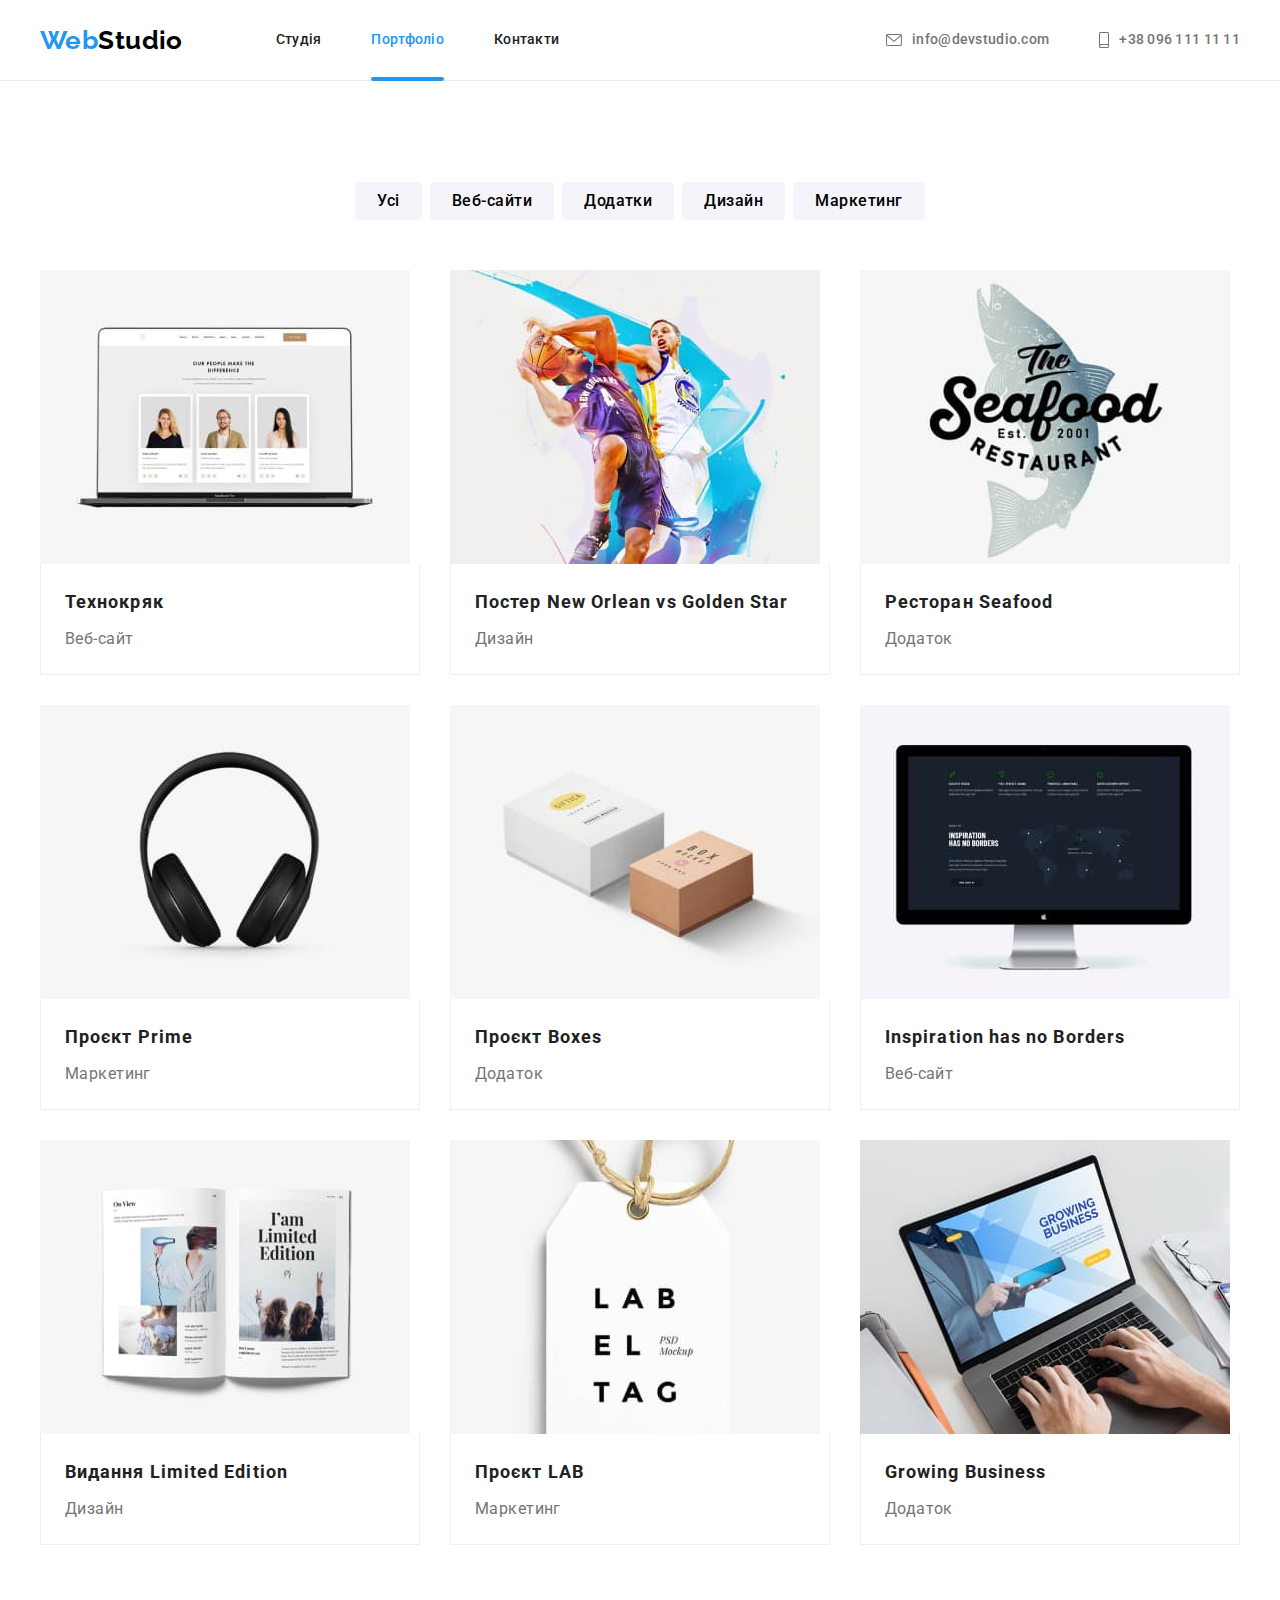
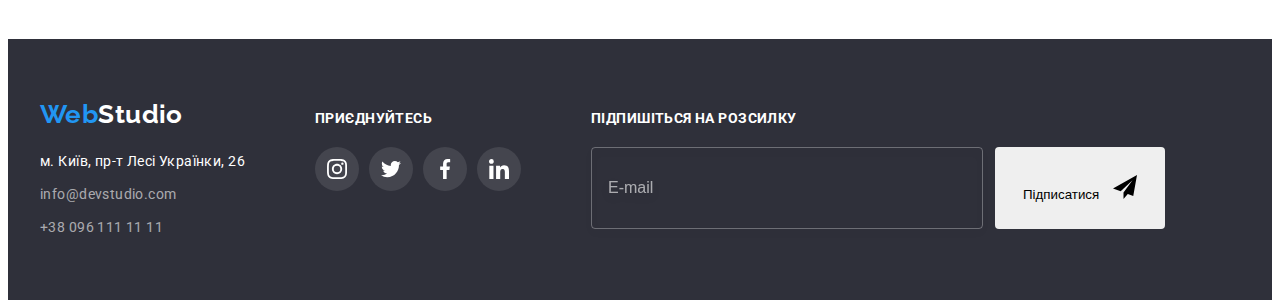
==== portfolio.html @ 296e0243 "add hw" ====
<!DOCTYPE html>
<html lang="uk">
  <head>
    <meta charset="UTF-8" />
    <meta http-equiv="X-UA-Compatible" content="IE=edge" />
    <meta name="viewport" content="width=device-width, initial-scale=1.0" />
    <title>WebStudio</title>
    <link
      rel="stylesheet"
      href="https://cdnjs.cloudflare.com/ajax/libs/modern-normalize/1.1.0/modern-normalize.min.css"
      integrity="sha512-wpPYUAdjBVSE4KJnH1VR1HeZfpl1ub8YT/NKx4PuQ5NmX2tKuGu6U/JRp5y+Y8XG2tV+wKQpNHVUX03MfMFn9Q=="
      crossorigin="anonymous"
      referrerpolicy="no-referrer"
    />
    <link rel="preconnect" href="https://fonts.googleapis.com" />
    <link rel="preconnect" href="https://fonts.gstatic.com" crossorigin />
    <link
      href="https://fonts.googleapis.com/css2?family=Raleway:wght@700&family=Roboto:wght@400;500;700;900&display=swap"
      rel="stylesheet"
    />
    <link rel="stylesheet" href="./css/styles.css" />
  </head>
  <body>
    <header class="header">
      <div class="container header-container">
        <nav class="nav-bar">
          <a class="header-logo link" href="./index.html">Web<span class="logo-txt">Studio</span></a>
          <ul class="nav-list list">
            <li class="nav-item"><a class="nav-link link" href="./index.html">Студія</a></li>
            <li class="nav-item"><a class="nav-link link current" href="./portfolio.html">Портфоліо</a></li>
            <li class="nav-item"><a class="nav-link link" href="#">Контакти</a></li>
          </ul>
        </nav>
        <ul class="contacts-list list">
          <li class="contacts-item">
            <a class="contacts-link link" href="mailto:info@devstudio.com">
              <svg class="contacts-mail" width="16" height="12">
                <use href="./images/icons.svg#icon-mail"></use></svg
              >info@devstudio.com</a
            >
          </li>
          <li class="contacts-item">
            <a class="contacts-link link" href="tel:+380961111111">
              <svg class="contacts-phone" width="10" height="16">
                <use href="./images/icons.svg#icon-smartphone"></use></svg
              >+38 096 111 11 11</a
            >
          </li>
        </ul>
      </div>
    </header>
    <main>
      <section class="portfolio">
        <div class="container">
          <h1 class="visually-hidden">Our portfolio</h1>
          <ul class="filters-list list">
            <li class="filters-item"><button class="button" type="button">Усі</button></li>
            <li class="filters-item"><button class="button" type="button">Веб-сайти</button></li>
            <li class="filters-item"><button class="button" type="button">Додатки</button></li>
            <li class="filters-item"><button class="button" type="button">Дизайн</button></li>
            <li class="filters-item"><button class="button" type="button">Маркетинг</button></li>
          </ul>
          <ul class="products-list list">
            <li class="products-item">
              <a href="" class="products-link link">
                <div class="products-wrap">
                  <img src="./images/portfolio-1.jpg" alt="дизайн вебсайту" width="370" />
                  <p class="products-text">
                    Ресурс пропонує комплексні пропозиції з різним рівнем функціоналу та сервісів. Все це дозволить відвідувачу
                    отримати вичерпні відомості про компанію чи приватну особу.
                  </p>
                </div>
                <div class="products-container">
                  <h2 class="title">Технокряк</h2>
                  <p class="subtitle">Веб-сайт</p>
                </div>
              </a>
            </li>
            <li class="products-item">
              <a href="" class="products-link link">
                <div class="products-wrap">
                  <img src="./images/portfolio-2.jpg" alt="постер з баскетбольними ігроками" width="370" />
                  <p class="products-text">
                    Ресурс пропонує комплексні пропозиції з різним рівнем функціоналу та сервісів. Все це дозволить відвідувачу
                    отримати вичерпні відомості про компанію чи приватну особу.
                  </p>
                </div>
                <div class="products-container">
                  <h2 class="title">Постер New Orlean vs Golden Star</h2>
                  <p class="subtitle">Дизайн</p>
                </div>
              </a>
            </li>
            <li class="products-item">
              <a href="" class="products-link link">
                <div class="products-wrap">
                  <img src="./images/portfolio-3.jpg" alt="логотип ресторану" width="370" />
                  <p class="products-text">
                    Ресурс пропонує комплексні пропозиції з різним рівнем функціоналу та сервісів. Все це дозволить відвідувачу
                    отримати вичерпні відомості про компанію чи приватну особу.
                  </p>
                </div>
                <div class="products-container">
                  <h2 class="title">Ресторан Seafood</h2>
                  <p class="subtitle">Додаток</p>
                </div>
              </a>
            </li>
            <li class="products-item">
              <a href="" class="products-link link">
                <div class="products-wrap">
                  <img src="./images/portfolio-4.jpg" alt="навушники" width="370" />
                  <p class="products-text">
                    Ресурс пропонує комплексні пропозиції з різним рівнем функціоналу та сервісів. Все це дозволить відвідувачу
                    отримати вичерпні відомості про компанію чи приватну особу.
                  </p>
                </div>
                <div class="products-container">
                  <h2 class="title">Проєкт Prime</h2>
                  <p class="subtitle">Маркетинг</p>
                </div>
              </a>
            </li>
            <li class="products-item">
              <a href="" class="products-link link">
                <div class="products-wrap">
                  <img src="./images/portfolio-5.jpg" alt="картонні коробочки" width="370" />
                  <p class="products-text">
                    Ресурс пропонує комплексні пропозиції з різним рівнем функціоналу та сервісів. Все це дозволить відвідувачу
                    отримати вичерпні відомості про компанію чи приватну особу.
                  </p>
                </div>
                <div class="products-container">
                  <h2 class="title">Проєкт Boxes</h2>
                  <p class="subtitle">Додаток</p>
                </div>
              </a>
            </li>
            <li class="products-item">
              <a href="" class="products-link link">
                <div class="products-wrap">
                  <img src="./images/portfolio-6.jpg" alt="монітор" width="370" />
                  <p class="products-text">
                    Ресурс пропонує комплексні пропозиції з різним рівнем функціоналу та сервісів. Все це дозволить відвідувачу
                    отримати вичерпні відомості про компанію чи приватну особу.
                  </p>
                </div>
                <div class="products-container">
                  <h2 class="title">Inspiration has no Borders</h2>
                  <p class="subtitle">Веб-сайт</p>
                </div>
              </a>
            </li>
            <li class="products-item">
              <a href="" class="products-link link">
                <div class="products-wrap">
                  <img src="./images/portfolio-7.jpg" alt="розкритий журнал" width="370" />
                  <p class="products-text">
                    Ресурс пропонує комплексні пропозиції з різним рівнем функціоналу та сервісів. Все це дозволить відвідувачу
                    отримати вичерпні відомості про компанію чи приватну особу.
                  </p>
                </div>
                <div class="products-container">
                  <h2 class="title">Видання Limited Edition</h2>
                  <p class="subtitle">Дизайн</p>
                </div>
              </a>
            </li>
            <li class="products-item">
              <a href="" class="products-link link">
                <div class="products-wrap">
                  <img src="./images/portfolio-8.jpg" alt="ярлик з підписом" width="370" />
                  <p class="products-text">
                    Ресурс пропонує комплексні пропозиції з різним рівнем функціоналу та сервісів. Все це дозволить відвідувачу
                    отримати вичерпні відомості про компанію чи приватну особу.
                  </p>
                </div>
                <div class="products-container">
                  <h2 class="title">Проєкт LAB</h2>
                  <p class="subtitle">Маркетинг</p>
                </div>
              </a>
            </li>
            <li class="products-item">
              <a href="" class="products-link link">
                <div class="products-wrap">
                  <img src="./images/portfolio-9.jpg" alt="робота за ноутбуком" width="370" />
                  <p class="products-text">
                    Ресурс пропонує комплексні пропозиції з різним рівнем функціоналу та сервісів. Все це дозволить відвідувачу
                    отримати вичерпні відомості про компанію чи приватну особу.
                  </p>
                </div>
                <div class="products-container">
                  <h2 class="title">Growing Business</h2>
                  <p class="subtitle">Додаток</p>
                </div>
              </a>
            </li>
          </ul>
        </div>
      </section>
    </main>
    <footer class="footer">
      <div class="container wrapper">
        <div class="container-adress">
          <a class="footer-logo link" href="./index.html">Web<span class="text">Studio</span></a>
          <address class="adress">
            <ul class="adress-list list">
              <li class="item">
                <a
                  class="adress-link link"
                  href="https://goo.gl/maps/RUhM5rVb1HWtPnERA"
                  target="_blank"
                  rel="noopener noreferrer nofollow"
                >
                  м. Київ, пр-т Лесі Українки, 26</a
                >
              </li>
              <li class="adress-item item">
                <a class="adress-link link" href="mailto:info@devstudio.com">info@devstudio.com</a>
              </li>
              <li class="adress-item item"><a class="adress-link link" href="tel:+380961111111">+38 096 111 11 11</a></li>
            </ul>
          </address>
        </div>
        <div class="container-socials">
          <h2 class="title-socials">приєднуйтесь</h2>
          <ul class="socials-list">
            <li class="socials-item">
              <a href="" class="socials-link bottom link" target="_blank" rel="noopener noreferrer nofollow">
                <svg class="icon-socials" width="20" height="20">
                  <use href="./images/icons.svg#icon-instagram"></use>
                </svg>
              </a>
            </li>
            <li class="socials-item">
              <a href="" class="socials-link bottom link" target="_blank" rel="noopener noreferrer nofollow">
                <svg class="icon-socials" width="20" height="20">
                  <use href="./images/icons.svg#icon-twitter"></use>
                </svg>
              </a>
            </li>
            <li class="socials-item">
              <a href="" class="socials-link bottom link" target="_blank" rel="noopener noreferrer nofollow">
                <svg class="icon-socials" width="20" height="20">
                  <use href="./images/icons.svg#icon-facebook"></use>
                </svg>
              </a>
            </li>
            <li class="socials-item">
              <a href="" class="socials-link bottom link" target="_blank" rel="noopener noreferrer nofollow">
                <svg class="icon-socials" width="20" height="20">
                  <use href="./images/icons.svg#icon-linkedin"></use>
                </svg>
              </a>
            </li>
          </ul>
        </div>
        <form class="footer-form" name="mailing">
          <p class="footer-form-txt">Підпишіться на розсилку</p>
          <div class="footer-form-field">
            <label class="footer-form-label">
              <input type="email" name="user-mail" class="footer-form-input" placeholder="E-mail" required />
            </label>
            <button class="footer-form-btn" type="submit">
              Підписатися
              <svg class="footer-form-icon" width="24" height="24">
                <use href="./images/icons.svg#icon-send"></use>
              </svg>
            </button>
          </div>
        </form>
      </div>
    </footer>
  </body>
</html>
---- css/styles.css ----
p,
h1,
h2,
h3,
h4,
h5,
h6 {
    margin: 0;
}

ul,
ol {
    margin: 0;
    padding-left: 0;
    list-style: none;
}

button {
    display: block;
    cursor: pointer;
    border: none;
    border-radius: 4px;
}

address {
    font-style: normal;
}

img {
    display: block;
    max-width: 100%;
    height: auto;
}

.link {
    text-decoration: none;
}

:root {
    --primary-txt-color: #212121;
    --secondary-txt-color: #757575;
    --white-color: #ffffff;
    --white-opacity-color: rgba(255, 255, 255, 0.6);
    --black-color: #000000;
    --blue-color: #2196f3;
    --black-bg-color: #2F303A;
    --light-bg-color: #F5F4FA;
    --btn-color-accent: #188ce8;
    --svg-border-color: #AFB1B8;
    --timing-function: cubic-bezier(0.4, 0, 0.2, 1);
    --overlay: rgba(0, 0, 0, 0.2);
}

.visually-hidden
 {
    position: absolute;
    width: 1px;
    height: 1px;
    margin: -1px;
    padding: 0;
    border: 0;
    clip: rect(0 0 0 0);
    overflow: hidden;
}

body {
    font-family: 'Roboto', sans-serif;
    font-size: 14px;
    letter-spacing: 0.03em;
    color: var(--primary-txt-color);
    background-color: var(--white-color);
    padding-top: 80px;
}

.section {
    padding-top: 94px;
    padding-bottom: 94px;
}

.container {
    width: 1200px;
    padding-right: 15px;
    padding-left: 15px;
    margin-left: auto;
    margin-right: auto;
}

/* ------------------------------------- Studio---header */

.header {
    position: fixed;
    top: 0;
    left: 0;
    min-height: 80px;
    width: 100%;
    border-bottom: 1px solid #ECECEC;
    background-color: var(--white-color);
    z-index: 5;
}

.header-container {
    display: flex;
}

.nav-bar,
.nav-list {
    display: flex;
    align-items: center;
}

.contacts-list {
    display: flex;
    align-items: center;
    margin-left: auto;
}

.header-logo {
    margin-right: 93px;
    font-family: 'Raleway';
    font-weight: 700;
    font-size: 26px;
    line-height: 1.19;
    color: var(--blue-color);
}

.logo-txt {
    color: var(--black-color);
}

.nav-item:not(:last-child) {
    margin-right: 50px;
}

.nav-link {
    display: block;
    padding: 32px 0 32px 0;
    font-weight: 500;
    line-height: 1.14;
    letter-spacing: 0.02em;
    color: var(--primary-txt-color);

    transition: color 250ms var(--timing-function);
}

.nav-link:hover,
.nav-link:focus,
.contacts-link:hover,
.contacts-link:focus {
    color: var(--blue-color);
}

.contacts-link {
    display: flex;
    align-items: center;
    gap: 10px;
    padding: 32px 0 32px 0;
    font-weight: 500;
    line-height: 1.14;
    letter-spacing: 0.02em;
    color: var(--secondary-txt-color);

    transition: color 250ms var(--timing-function);
}

.contacts-mail,
.contacts-phone {
    fill: currentColor;
}

.contacts-item:not(:last-child) {
    margin-right: 50px;
}

.current {
    color: var(--blue-color);
    position: relative;
}

.current::after {
    content: '';
    display: inline-block;
    position: absolute;
    bottom: -1px;
    right: 0;
    width: 100%;
    height: 4px;
    background-color: var(--blue-color);
    border-radius: 2px;
}

/* order section -------------------------------------------------------------*/

.order {
    margin: 0 auto;
    padding: 200px 0 200px;
    background-color: #C4C4C4;
    max-width: 1600px;
    min-height: 600px;
    background-image: linear-gradient(rgba(47, 48, 58, 0.4),
                    rgba(47, 48, 58, 0.4)),
                url(../images/background-hero.jpg);
    background-size: cover;
    background-position: center;
}

.order-title {
    width: 696px;
    margin-left: auto;
    margin-right: auto;
    margin-bottom: 30px;

    font-weight: 900;
    font-size: 44px;
    line-height: 1.36;
    text-align: center;
    letter-spacing: 0.06em;
    text-transform: uppercase;
    color: var(--white-color);
}

.btn {
    padding: 10px 32px;
    margin: 0 auto;

    font-family: 'Roboto';
    font-style: normal;
    font-weight: 700;
    font-size: 16px;
    line-height: 1.87;
    text-align: center;
    letter-spacing: 0.06em;
    color: var(--white-color);
    background-color: var(--blue-color);
    border-color: transparent;
    box-shadow: 0px 4px 4px rgba(0, 0, 0, 0.15);

    transition: background-color 250ms var(--timing-function);
}

.btn:hover,
.btn:focus {
    background-color: var(--btn-color-accent);
}

/* intro section------------------------------------------------------- */

.intro-list {
    display: flex;
}

.intro-title {
    margin-bottom: 10px;

    font-size: inherit;
    font-weight: 700;
    line-height: 1.14;
    text-transform: uppercase;
}

.intro-item {
    max-width: 270px;
}

.svg-antenna::before {
    content: " ";
    display: block;
    width: 270px;
    height: 120px;
    margin-bottom: 30px;
    background-color: var(--light-bg-color);
    background-image: url(../images/antenna.svg);
    background-repeat: no-repeat;
    background-size: 70px 70px;
    background-position: center;
}

.svg-clock::before {
    content: " ";
    display: block;
    width: 270px;
    height: 120px;
    margin-bottom: 30px;
    background-color: var(--light-bg-color);
    background-image: url(../images/clock.svg);
    background-repeat: no-repeat;
    background-size: 70px 70px;
    background-position: center;
}

.svg-diagram::before {
    content: " ";
    display: block;
    width: 270px;
    height: 120px;
    margin-bottom: 30px;
    background-color: var(--light-bg-color);
    background-image: url(../images/diagram.svg);
    background-repeat: no-repeat;
    background-size: 70px 70px;
    background-position: center;
}

.svg-astronaut::before {
    content: " ";
    display: block;
    width: 270px;
    height: 120px;
    margin-bottom: 30px;
    background-color: var(--light-bg-color);
    background-image: url(../images/astronaut.svg);
    background-repeat: no-repeat;
    background-size: 70px 70px;
    background-position: center;   
}
.intro-item:not(:last-child) {
    margin-right: 30px;
}

.intro-subtitle {
    line-height: 1.7;
    color: var(--secondary-txt-color);
}
/* about section----------------------------------------------------------- */

.about.section {
    padding-top: 0;
}

.about-title {
    margin-bottom: 50px;
    font-size: 36px;
    line-height: 1.66;
    text-align: center;
}

.about-list {
    display: flex;
}

.about-item:not(:last-child) {
    margin-right: 30px;
}

.about-item {
    position: relative;
}

.about-description {
    position: absolute;
    bottom: 0;
    right: 0;
    display: flex;
    justify-content: center;
    align-items: center;
    width: 100%;
    height: 70px;
    font-weight: 700;
    line-height: 1.172;
    text-transform: uppercase;
    color: var(--white-color);
    background-color: rgba(47, 48, 58, 0.8);
}
/* team section----------------------------------------------------------- */

.team-title {
    margin-bottom: 50px;
    font-size: 36px;
    line-height: 1.66;
    text-align: center;
}

.team-list {
    display: flex;
}

.team {
    background-color: var(--light-bg-color);
}

.team-item {
    background-color: var(--white-color);
    border-radius: 0px 0px 4px 4px;
    box-shadow: 0 4px 4px rgba(0, 0, 0, 0.25);
}

.team-item:not(:last-child) {
    margin-right: 30px;
}

.team-container {
    padding-top: 30px;
    padding-bottom: 30px;
}

.title-team {
    margin-bottom: 10px;
    font-weight: 500;
    font-size: 16px;
    line-height: 1.19;
    text-align: center;
}

.team-subtitle {
    font-size: 16px;
    line-height: 1.19;
    text-align: center;
    color: var(--secondary-txt-color);
    margin-bottom: 16px;
}

.socials-list {
    display: flex;
    justify-content: center;
    gap: 10px;
}

.socials-item {
    width: 44px;
    height: 44px;
}

.socials-link {
    display: flex;
    justify-content: center;
    align-items: center;
    width: 100%;
    height: 100%;
    border-radius: 50%;
    color: var(--svg-border-color);

    transition: background-color 250ms var(--timing-function), color 250ms var(--timing-function);
}

.socials-icon {
    fill: currentColor;
}

.socials-link:hover,
.socials-link:focus {
    background-color: var(--blue-color);
    color: var(--white-color);
}


/* clients section----------------------------------------------------------- */

.clients-title {
    margin-bottom: 50px;
    font-size: 36px;
    line-height: 1.66;
    text-align: center;
}

.clients-list {
    display: flex;
    gap: 30px;
}

.clients-item {
    width: calc((100% - 150px) / 6);
    height: 92px;
}

.clients-link {
    display: flex;
    justify-content: center;
    align-items: center;
    width: 100%;
    height: 100%;
    border: 1px solid var(--svg-border-color);
    border-radius: 4px;
    color: var(--svg-border-color);

    transition: border-color 250ms var(--timing-function), color 250ms var(--timing-function);
}

.clients-link:hover,
.clients-link:focus {
    border-color: var(--blue-color);
    color: var(--blue-color);
}

.clients-icon {
    fill: currentColor;
}



/* ---------------------------------------------------------footer */

.footer {
    padding-top: 60px;
    padding-bottom: 60px;
    background-color: var(--black-bg-color);
}

.footer-logo {
    display: block;
    margin-bottom: 20px;

    font-family: 'Raleway';
    font-weight: 700;
    font-size: 26px;
    line-height: 1.19;
    color: var(--blue-color);
}

.text {
    color: var(--white-color);
}

.adress-link {
    line-height: 1.7;
    color: var(--white-color);

    transition: color 250ms var(--timing-function);
}

.adress-list .item:not(:last-child){
    margin-bottom: 9px;
}

.adress-item .adress-link {
    color: var(--white-opacity-color);
}

.adress-link:hover,
.adress-link:focus {
    color: var(--blue-color);
}

.footer > .wrapper {
    display: flex;
    align-items: baseline;
    gap: 70px;
}

.title-socials {
    margin-bottom: 20px;
    font-size: 14px;
    line-height: 1.14;
    text-transform: uppercase;
    color: var(--white-color);
}

.socials-link.bottom {
    background-color: rgba(255, 255, 255, 0.1);
}

.socials-link.bottom:hover,
.socials-link.bottom:focus {
    background-color: #2196F3;
}

.icon-socials {
    fill: var(--white-color);
}

.footer-form-txt {
    font-weight: 700;
    line-height: 1.14;
    text-transform: uppercase;
    color: var(--white-color);
    margin-bottom: 20px;
}

.footer-form-field {
    display: flex;
    justify-content: baseline;
}

.footer-form-input {
    width: 358px;
    height: 50px;
    background-color: transparent;
    border: 1px solid rgba(255, 255, 255, 0.3);
        filter: drop-shadow(0px 4px 4px rgba(0, 0, 0, 0.15));
    border-radius: 4px;
    padding: 15px 16px;
    margin-right: 12px;
    outline: transparent;
}

.footer-form-input::placeholder {
    font-size: 16px;
    line-height: 1.25;
    color: var(--white-opacity-color);
}

.form-btn {
    display: flex;
    align-items: center;
    width: 200px;
    height: 50px;

    font-size: 16px;
    font-weight: 700;
    line-height: 1.88;
    letter-spacing: 0.06em;
    text-transform: capitalize;
    color: var(--white-color);
    background-color: var(--blue-color);
    border: transparent;
    outline: transparent;
    transition: background-color 250ms linear;
}

.footer-form-btn {
    padding: 10px 28px;
}

.footer-form-icon {
    fill: currentColor;
    margin-left: 10px;
}

.footer-form-input:focus {
    border-color: var(--white-color);
}

.form-btn:hover, 
.form-btn:focus {
    background-color: var(--btn-color-accent);
}

/* -------------------------------------------------------portfolio */

.filters-list {
    display: flex;
    justify-content: center;
    margin-bottom: 50px;
}

.filters-item + .filters-item {
    margin-left: 8px;
}

.button {
    padding: 6px 22px;
    font-family: 'Roboto';
    font-weight: 500;
    font-size: 16px;
    line-height: 1.625;
    text-align: center;
    letter-spacing: 0.03em;
    background-color: var(--light-bg-color);
    border: none;
    border-color: transparent;
    border-radius: 4px;

    transition: color 250ms var(--timing-function), background-color 250ms var(--timing-function), box-shadow 250ms var(--timing-function);
}

.button:hover,
.button:focus {
    color: var(--white-color);
    background-color: var(--blue-color);
    box-shadow: 0px 3px 1px rgba(0, 0, 0, 0.1),
        0px 1px 2px rgba(0, 0, 0, 0.08),
        0px 2px 2px rgba(0, 0, 0, 0.12);
}

.products-item {
    background-color: var(--white-color);
}

.products-link .title {
    font-size: 18px;
    line-height: 2;
    letter-spacing: 0.06em;
    color: var(--primary-txt-color);
}

.products-link .subtitle {
    font-size: 16px;
    line-height: 1.88;
    color: var(--secondary-txt-color);
}

.portfolio {
    padding-top: 94px;
    padding-bottom: 94px;
}

.products-list {
    display: flex;
    flex-wrap: wrap;
    gap: 30px;
}

.products-item {
    flex-basis: calc((100% - 60px) / 3);
}

.products-container {
    padding: 20px 24px;
    border: 1px solid #EEEEEE;
    border-top: none;
}

.products-container .title {
    margin-bottom: 4px;
}

.products-link {
    display: block;

    transition: box-shadow 250ms var(--timing-function);
}

.products-link:hover,
.products-link:focus {
    box-shadow: 0px 1px 1px rgba(0, 0, 0, 0.12),
        0px 4px 4px rgba(0, 0, 0, 0.06),
        1px 4px 6px rgba(0, 0, 0, 0.16);;
}

.products-wrap {
    position: relative;
    overflow: hidden;
}

.products-text {
    position: absolute;
    top: 0;
    left: 0;
    width: 100%;
    height: 100%;
    transform: translateY(100%);
    transition: transform 250ms var(--timing-function);

    font-size: 18px;
    line-height: 1.55;
    color: var(--white-color);
    background-color: rgba(33, 150, 243, 0.9);

    padding: 63px 24px;
}

.products-link:hover .products-text,
.products-link:focus .products-text {
    transform: translateY(0);
}

/* modal---------------------------------------------------------------------------- */

.backdrop {
    position: fixed;
    top: 0;
    width: 100%;
    height: 100%;
    background-color: var(--overlay);

    transition: opacity 250ms var(--timing-function), visibility 250ms var(--timing-function);
}

.modal {
    position: absolute;
    top: 50%;
    left: 50%;
    transform: translate(-50%, -50%) scale(1) rotate(0);
    width: 528px;
    padding: 40px;
    min-height: 581px;
    background-color: var(--white-color);
    transition: transform 250ms var(--timing-function);
}

.backdrop.is-hidden .modal {
    transform: translate(-50%, -50%) scale(0) rotate(-360deg);
}

.btn-modal-close {
    display: flex;
    align-items: center;
    justify-content: center;
    position: absolute;
    top: 8px;
    right: 8px;
    width: 30px;
    height: 30px;

    background-color: transparent;
    color: var(--black-color);
    border: 1px solid rgba(0, 0, 0, 0.1);
    border-radius: 50%;
    padding: 0;

    transition: color 250ms var(--timing-function);
}

.icon-modal-close {
    fill: currentColor;
}

.btn-modal-close:hover {
    color: var(--btn-color-accent);
}

.backdrop.is-hidden {
    opacity: 0;
    visibility: hidden;
    pointer-events: none;
}

/* modal-form---------------------------------------------------------- */

.modal-txt {
    font-size: 20px;
    font-weight: 700;
    line-height: 1.15;
    text-align: center;
    margin-bottom: 12px;
    color: var(--primary-txt-color);
}

.modal-form-label {
    display: block;
    position: relative;
}

.modal-form-label + .modal-form-label {
    margin-top: 10px;
}

.modal-form-label:focus-within > .modal-form-icon {
    fill: var(--blue-color);
}

.modal-form-label>span {
    font-size: 12px;
    line-height: 1.67;
    letter-spacing: 0.01em;
    color: var(--secondary-txt-color);
    margin-bottom: 4px;
}

.modal-input {
    width: 100%;
    border: 1px solid rgba(33, 33, 33, 0.2);
    border-radius: 4px;
    outline: transparent;
    transition: border-color 250ms var(--timing-function);
}

.modal-form-input {
    height: 40px;
    padding-left: 30px;
}

.modal-form-comment {
    height: 120px;
    padding: 12px 16px;
    resize: none;
}

.modal-input:focus {
    border-color: var(--blue-color);
}

.modal-form-icon {
    position: absolute;
    top: 50%;
    left: 12px;
    transition: fill 250ms var(--timing-function);
}

.modal-form-field {
    margin-top: 20px;
    margin-bottom: 30px;
}

.modal-check-txt {
    display: flex;
    align-items: center;
    justify-content: center;
}

.modal-txt-privacy {
    line-height: 1.71;
    color: var(--secondary-txt-color);
}

.modal-link-privacy {
    color: var(--blue-color);
}

.modal-check-txt .modal-new-check {
    display: flex;
    align-items: center;
    justify-content: center;
    width: 16px;
    height: 15px;
    border: 2px solid black;
    border-radius: 2px;
    margin-right: 8px;
    fill: transparent;

    transition: background-color 250ms var(--timing-function), fill 250ms var(--timing-function);
}

.modal-form-check:checked + .modal-check-txt .modal-new-check {
    background-color: var(--blue-color);
    fill: var(--white-color);
    border: transparent;
}

.modal-form-check:focus + .modal-check-txt .modal-new-check {
    border-color: var(--blue-color);
}

.modal-form-btn {
    padding: 10px 52px;
    margin: 0 auto;
}
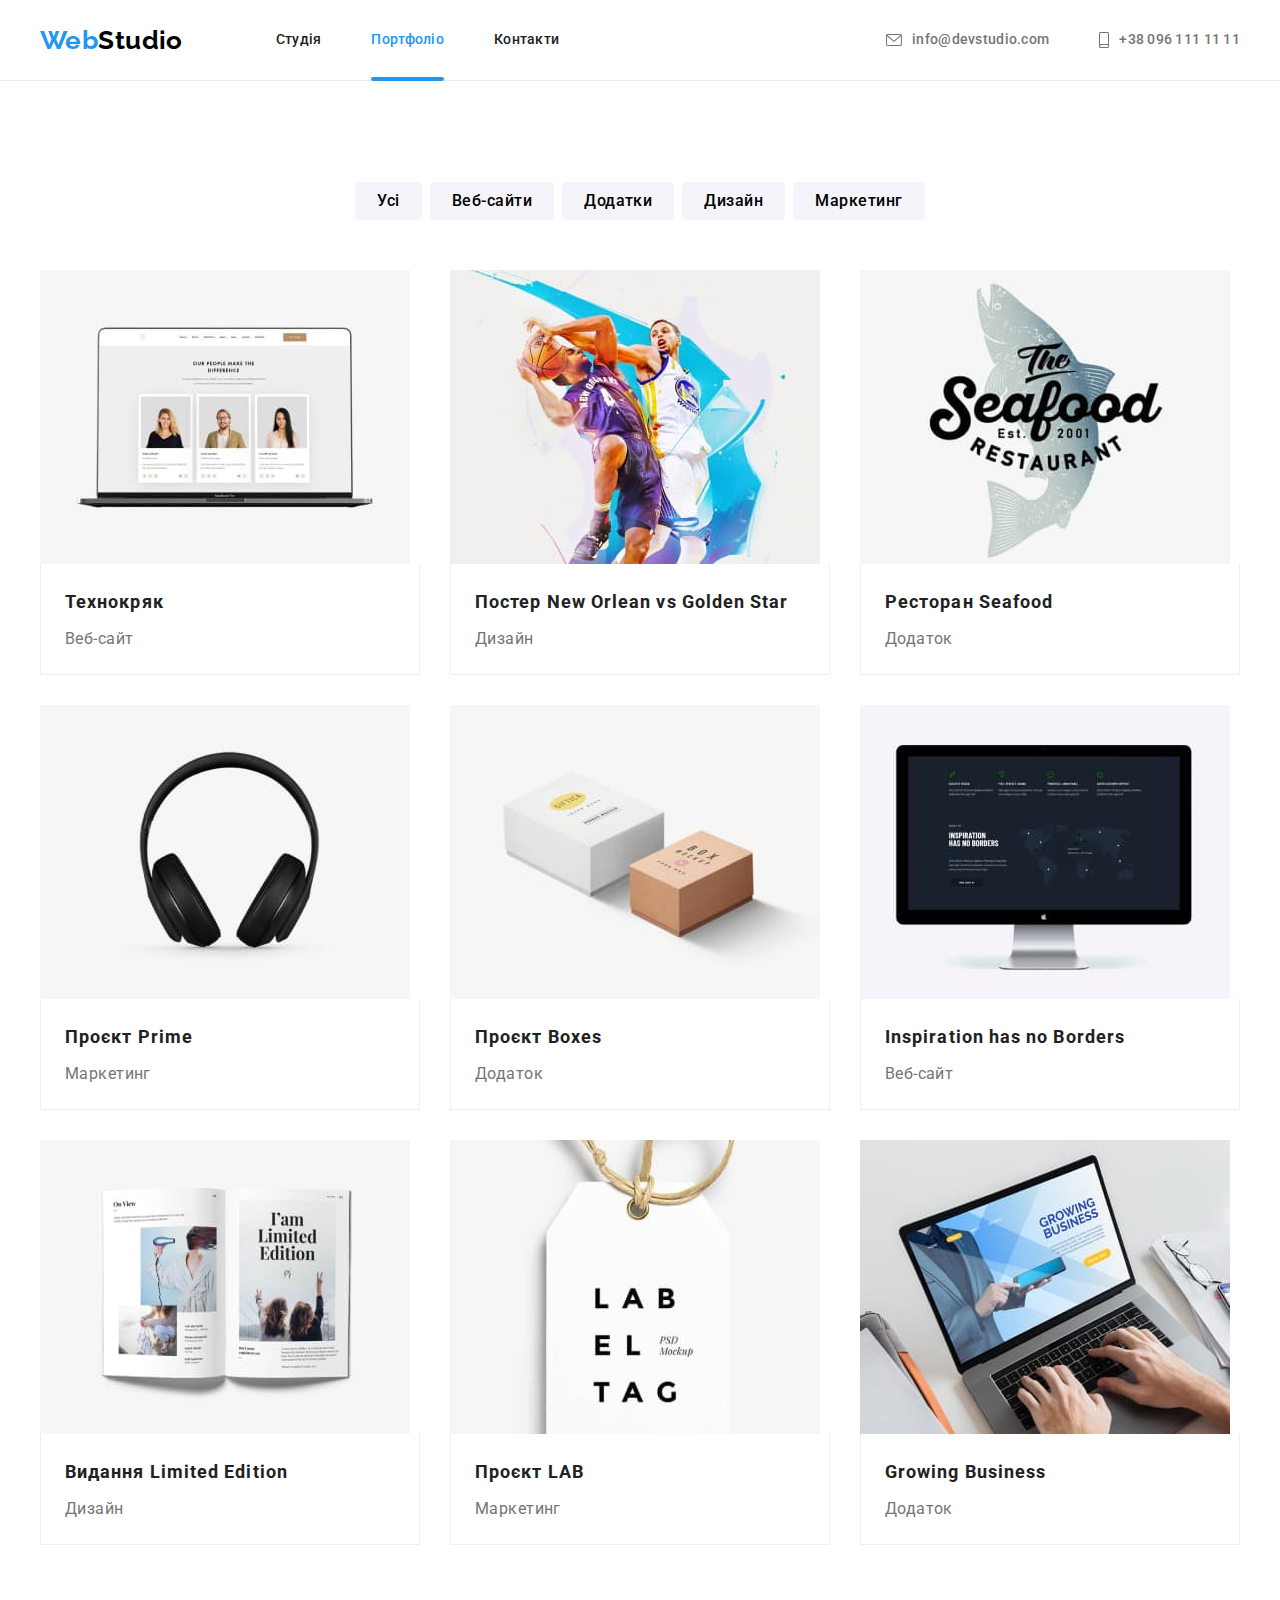
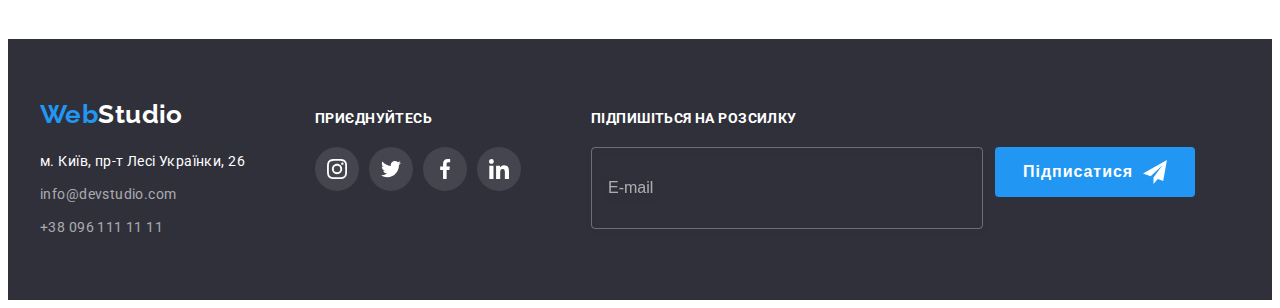
==== commit 96df8faa: "changes" ====
--- a/portfolio.html
+++ b/portfolio.html
@@ -262,7 +262,7 @@
             <label class="footer-form-label">
               <input type="email" name="user-mail" class="footer-form-input" placeholder="E-mail" required />
             </label>
-            <button class="footer-form-btn" type="submit">
+            <button class="footer-form-btn form-btn" type="submit">
               Підписатися
               <svg class="footer-form-icon" width="24" height="24">
                 <use href="./images/icons.svg#icon-send"></use>
--- a/css/styles.css
+++ b/css/styles.css
@@ -556,72 +556,7 @@
     fill: var(--white-color);
 }
 
-.footer-form-txt {
-    font-weight: 700;
-    line-height: 1.14;
-    text-transform: uppercase;
-    color: var(--white-color);
-    margin-bottom: 20px;
-}
-
-.footer-form-field {
-    display: flex;
-    justify-content: baseline;
-}
-
-.footer-form-input {
-    width: 358px;
-    height: 50px;
-    background-color: transparent;
-    border: 1px solid rgba(255, 255, 255, 0.3);
-        filter: drop-shadow(0px 4px 4px rgba(0, 0, 0, 0.15));
-    border-radius: 4px;
-    padding: 15px 16px;
-    margin-right: 12px;
-    outline: transparent;
-}
-
-.footer-form-input::placeholder {
-    font-size: 16px;
-    line-height: 1.25;
-    color: var(--white-opacity-color);
-}
-
-.form-btn {
-    display: flex;
-    align-items: center;
-    width: 200px;
-    height: 50px;
-
-    font-size: 16px;
-    font-weight: 700;
-    line-height: 1.88;
-    letter-spacing: 0.06em;
-    text-transform: capitalize;
-    color: var(--white-color);
-    background-color: var(--blue-color);
-    border: transparent;
-    outline: transparent;
-    transition: background-color 250ms linear;
-}
-
-.footer-form-btn {
-    padding: 10px 28px;
-}
-
-.footer-form-icon {
-    fill: currentColor;
-    margin-left: 10px;
-}
-
-.footer-form-input:focus {
-    border-color: var(--white-color);
-}
-
-.form-btn:hover, 
-.form-btn:focus {
-    background-color: var(--btn-color-accent);
-}
+
 
 /* -------------------------------------------------------portfolio */
 
@@ -742,6 +677,72 @@
     transform: translateY(0);
 }
 
+.footer-form-txt {
+    font-weight: 700;
+    line-height: 1.14;
+    text-transform: uppercase;
+    color: var(--white-color);
+    margin-bottom: 20px;
+}
+
+.footer-form-field {
+    display: flex;
+    justify-content: baseline;
+}
+
+.footer-form-input {
+    width: 358px;
+    height: 50px;
+    background-color: transparent;
+    border: 1px solid rgba(255, 255, 255, 0.3);
+    filter: drop-shadow(0px 4px 4px rgba(0, 0, 0, 0.15));
+    border-radius: 4px;
+    padding: 15px 16px;
+    margin-right: 12px;
+    outline: transparent;
+}
+
+.footer-form-input::placeholder {
+    font-size: 16px;
+    line-height: 1.25;
+    color: var(--white-opacity-color);
+}
+
+.form-btn {
+    display: flex;
+    align-items: center;
+    width: 200px;
+    height: 50px;
+    font-size: 16px;
+    font-weight: 700;
+    line-height: 1.88;
+    letter-spacing: 0.06em;
+    text-transform: capitalize;
+    color: var(--white-color);
+    background-color: var(--blue-color);
+    border: transparent;
+    outline: transparent;
+    transition: background-color 250ms linear;
+}
+
+.footer-form-btn {
+    padding: 10px 28px;
+}
+
+.footer-form-icon {
+    fill: currentColor;
+    margin-left: 10px;
+}
+
+.footer-form-input:focus {
+    border-color: var(--white-color);
+}
+
+.form-btn:hover,
+.form-btn:focus {
+    background-color: var(--btn-color-accent);
+}
+
 /* modal---------------------------------------------------------------------------- */
 
 .backdrop {
